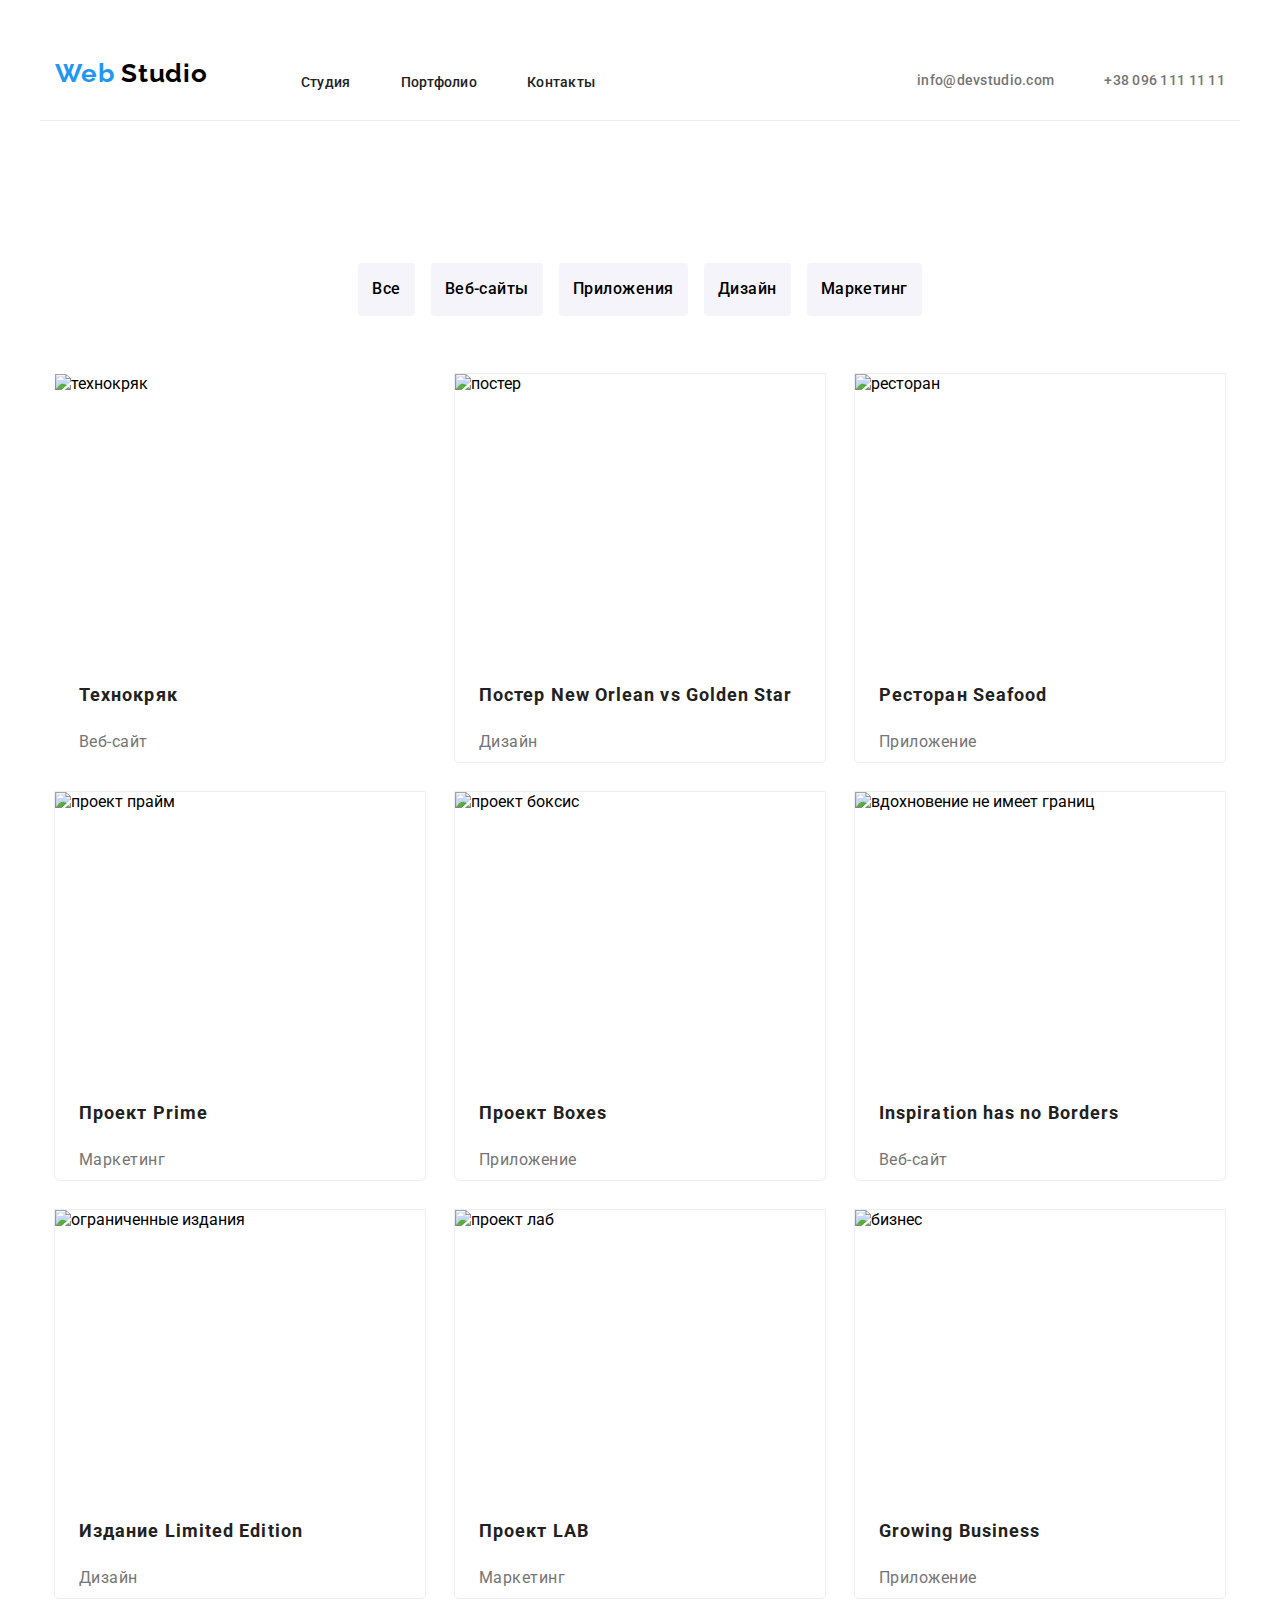
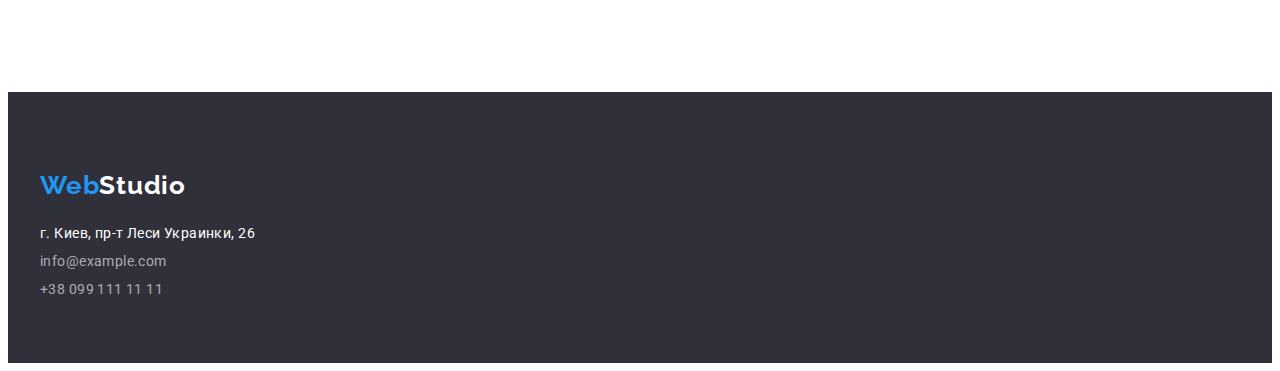
==== portfolio.html @ 286078b4 "Create portfolio.html" ====
<!DOCTYPE html>
<html lang="ru">
    <head>
        <title>WebStudio</title>
        <link rel="stylesheet" href="https://cdnjs.cloudflare.com/ajax/libs/modern-normalize/1.1.0/modern-normalize.min.css" integrity="sha512-wpPYUAdjBVSE4KJnH1VR1HeZfpl1ub8YT/NKx4PuQ5NmX2tKuGu6U/JRp5y+Y8XG2tV+wKQpNHVUX03MfMFn9Q==" crossorigin="anonymous" referrerpolicy="no-referrer" />
        <link rel="preconnect" href="https://fonts.googleapis.com">
<link rel="preconnect" href="https://fonts.gstatic.com" crossorigin>
<link href="https://fonts.googleapis.com/css2?family=Roboto:wght@400;500;700;900&display=swap" rel="stylesheet">
            <link rel="stylesheet" href="./css/styles.css"/>
            <link rel="preconnect" href="https://fonts.googleapis.com">
<link rel="preconnect" href="https://fonts.gstatic.com" crossorigin>
<link href="https://fonts.googleapis.com/css2?family=Raleway:wght@700&family=Roboto:wght@400;500;700;900&display=swap" rel="stylesheet">
</head>
<body>
 <header class="header-nav">
  <div class="container-header header-cont">  
<nav>
    <a class="logo-nav" href ="index.html">  <span class="logo-name">Web</span> Studio </a> 
    <ul class="header-list">
        <li  class="header-item"> <a class="logo-link" href="index.html"> Студия </a>  </li>
        <li class="header-item"><a class="logo-link" href="portfolio.html"> Портфолио </a></li>
        <li class="header-item"><a  class="logo-link"  href=""> Контакты </a></li>
     </ul> 
 </nav>
     <ul class="header-link">
         <li class="header-btn"><a  class="nav-link" href="mailto:info@devstudio.com">info@devstudio.com</a></li> 
         <li class="header-btn"><a class="nav-link" href="tel:+380961111111">+38 096 111 11 11</a></li>
</ul> </div>
</header>
<main>
    <!--Портфолио-->
    <section class="portfolio">
      <div class="container"><h1 class="element-invisible">Портфолио</h1>
              <ul class="portolio-list">
            <li class="portfolio-btn"> <button  class="portfolio-btn">Все</button></li>
            <li class="portfolio-btn"><button class="portfolio-btn">Веб-сайты</button></li>
            <li class="portfolio-btn"><button class="portfolio-btn">Приложения</button> </li>
            <li class="portfolio-btn"><button class="portfolio-btn">Дизайн</button></li>
            <li class="portfolio-btn"><button class="portfolio-btn">Маркетинг</button></li>
        </ul>
        <ul class="portfolio-item">
            <li class="portf-name"> <img src="./images/portfolio1.jpg" 
                 alt="технокряк"
                 width="370"
                 height="294"/>
                 <div class="portf-paragraph">
               <h2  class="portf-title" >Технокряк</h2>  
               <p class="portf-text" >Веб-сайт</p> </div>     
            </li>
            <li class="portf-name"> <img src="./images/portfolio2.jpg" 
                alt="постер"
                width="370"
                height="294"/>
                <div class="portf-paragraph">
              <h2 class="portf-title">Постер New Orlean vs Golden Star</h2>  
              <p class="portf-text" >Дизайн</p></div>
            </li>
            <li class="portf-name"> <img src="./images/portfolio3.jpg" 
                alt="ресторан"
                width="370"
                height="294"/>
                <div class="portf-paragraph">
              <h2 class="portf-title">Ресторан Seafood</h2>  
              <p class="portf-text" >Приложение</p></div>
            </li>
            <li class="portf-name"> <img src="./images/portfolio4.jpg" 
                alt="проект прайм"
                width="370"
                height="294"/>
                <div class="portf-paragraph">
              <h2 class="portf-title">Проект Prime</h2>  
              <p class="portf-text" >Маркетинг</p></div>
            </li>
            <li class="portf-name">
                <img src="./images/portfolio5.jpg" 
                alt="проект боксис"
                width="370"
                height="294"/>
                <div class="portf-paragraph">
              <h2 class="portf-title">Проект Boxes</h2>  
              <p class="portf-text" >Приложение</p></div>
            </li>
            <li class="portf-name"><img src="./images/portfolio6.jpg" 
                alt="вдохновение не имеет границ"
                width="370"
                height="294"/>
                <div class="portf-paragraph">
              <h2 class="portf-title">Inspiration has no Borders</h2>  
              <p class="portf-text" >Веб-сайт</p></div>
            </li>
            <li class="portf-name"><img src="./images/portfolio7.jpg" 
                alt="ограниченные издания"
                width="370"
                height="294"/>
                <div class="portf-paragraph">
              <h2 class="portf-title">Издание Limited Edition</h2>  
              <p class="portf-text" >Дизайн</p></div>
            </li>
            <li class="portf-name"><img src="./images/portfolio8.jpg" 
                alt="проект лаб"
                width="370"
                height="294"/>
                <div class="portf-paragraph">
              <h2 class="portf-title">Проект LAB</h2>  
              <p class="portf-text" >Маркетинг</p></div>
            </li>
            <li class="portf-name"> <img src="./images/portfolio9.jpg" 
                alt="бизнес"
                width="370"
                height="294"/>
                <div class="portf-paragraph">
              <h2 class="portf-title">Growing Business</h2>  
              <p class="portf-text" >Приложение</p></div>
            </li>        
        </ul></div>
    </section>
</main>
<footer class="footer">
  <div class="container-footer">
    <div class="footer-logo">
        <a class="logo-footer" href="index.html"> <span class="logo-name">Web</span>Studio </a> </div>
        <address>        
        <ul class="footer-info">
            <li>
             <a class="adress" href="">г. Киев, пр-т Леси Украинки, 26</a>              
            </li>
            <li>
                <a class="footer-link" href="mailto:info@example.com">info@example.com</a>
            </li>
            <li>
                <a class="footer-link" href="tel:+380991111111">+38 099 111 11 11</a>
            </li>
        </ul>
    </address></div>
</footer> 
</body>
</html>
---- css/styles.css ----
body {
    font-family:"Roboto", sans-serif;
} 
body {color: black;}
.logo-nav{
    font-family: Raleway;
font-style: normal;
font-weight: bold;
font-size: 26px;
line-height: 1.19;
letter-spacing: 0.03em;
color: black;
float: left;
align-items: center;    }
.logo-link {
    font-weight: 500;
font-size: 14px;
line-height: 1.33;
letter-spacing: 0.02em;
color: #212121;
}
.logo-link:hover,
.logo-link:focus {
    color: #2196F3;
}
.nav-link {
    font-weight: 500;
font-size: 14px;
line-height: 1.33;
letter-spacing: 0.02em;
color: #757575;
}
.nav-link:hover,
.nav-link:focus {
    color: #2196F3}

.main {
   background: #2F303A;
color: white;
padding: 200px 452 px 280px 452px;
}  
.main-title {
    font-weight: 900;
    font-size: 44px;
text-align: center;
letter-spacing: 0.06em;
text-transform: uppercase;
line-height: 1,9;
padding-top: 200px;
padding-bottom: 40px;
padding-left: 100px;

} 
.main-btn {
    font-family: "Roboto", sans-serif;
    color: white;
    padding: 10px 32px ;
    font-weight: 700;
    font-size: 16px;
    line-height: 30px;
    letter-spacing: 0.06em;
    text-align: center;
    background: #2196F3;
    box-shadow: 0px 4px 4px rgba(0, 0, 0, 0.15);
    border-radius: 4px;
    cursor: pointer;
    border-radius: 4px;
    margin: 0 auto;
    display: block;  
     }
.title-hero {
    font-weight: bold;
font-size: 14px;
line-height: 16px;
letter-spacing: 1.33;
text-transform: uppercase;
color: #212121;
padding-top: 94px;
}
.text-hero {
    font-weight: normal;
font-size: 14px;
line-height: 2;
letter-spacing: 0.03em;
color: #757575;
width: 270px;
height: 75px;
margin-right: 30px;
padding-top: 10px;
margin-bottom: 10px;
}

.about-title {
    font-style: normal;
font-weight: bold;
font-size: 36px;
line-height: 2;
text-align: center;
letter-spacing: 0.03em;
color: #212121;
padding-top: 94px;
}
.team-title {
    font-style: normal;
font-weight: bold;
font-size: 36px;
line-height: 2;
text-align: center;
letter-spacing: 0.03em;
color: #212121;;
padding-top: 94px;
}
.name {
    font-style: normal;
font-weight: 500;
font-size: 16px;
line-height: 1.58;
text-align: center;
letter-spacing: 0.03em;
color: #212121;
}
.about-name {
    font-style: normal;
font-weight: normal;
font-size: 16px;
line-height: 1.58;
text-align: center;
letter-spacing: 0.03em;
color: #757575;
}
.footer {
    background: #2F303A
}
.logo-footer {
    font-family: Raleway;
font-style: normal;
font-weight: bold;
font-size: 26px;
line-height: 2.58;
letter-spacing: 0.03em;
color: white;
display: block;
}
.adress {
    font-style: normal;
font-weight: 400;
font-size: 14px;
line-height: 2;
letter-spacing: 0.03em;
color: #FFFFFF;
}
.footer-link {
    font-style: normal;
font-weight: normal;
font-size: 14px;
line-height: 2;
letter-spacing: 0.03em;
color: rgba(255, 255, 255, 0.6);
}
.footer-link:hover,
.footer-link:focus {
 color:  #2196F3;
}
.logo-name {
    font-family: "Raleway", sans-serif;
font-style: normal;
font-weight: bold;
font-size: 26px;
line-height: 2.58;
letter-spacing: 0.03em;
color: #2196F3;
} 
.portfolio-btn {
    font-family: Roboto;
font-style: normal;
font-weight: 500;
font-size: 16px;
line-height: 2.17;
text-align: center;
letter-spacing: 0.03em;
color: black;
background: #F5F4FA;
cursor: pointer;
padding: 6px 22 px 6px 22px;
border-radius: 4px 4px 4px 4px;
}
.portfolio-btn:hover,
.portfolio-btn:focus {
    color: white;
    background: #2196F3;
}
.portf-title {
    font-family: Roboto;
font-style: normal;
font-weight: bold;
font-size: 18px;
line-height: 3;
letter-spacing: 0.06em;
color: #212121;
}
.portf-text {
    font-family: Roboto;
font-style: normal;
font-weight: normal;
font-size: 16px;
line-height: 2.5;
letter-spacing: 0.03em;
color: #757575;
}

.element-invisible {
    text-indent: -9999em;
    outline: 0;
  }
  ul {
    list-style-type: none;
    }
    a {
        text-decoration: none;
    }   

p,
h1,
h2,
h3{margin: 0;
}
ul{
    margin: 0;
    padding: 0;
}
img {
    display: block;
}
button{
    cursor: pointer;
}
.list {
    list-style: none;
}
a{
    text-decoration: none;
}
.container{
    width: 1200px;
    padding-left: 15px;
    padding-right: 15px;
    margin: 0 auto;
    background-color: #FFFFFF ;
}
.header-nav{
    padding: 32px;
    display: flex;
}
.container-main{
    background-color: #2F303A;
    width: 1200px;
    height: 600px;
    padding-left: 15px;
    padding-right: 15px;
    margin: 0 auto;
    outline: 2px solid rgb(250, 249, 249);
    }
  
 .container-header {
    width: 1200px;
    padding-left: 15px;
    padding-right: 15px;
    margin: 0 auto;
    background-color: #FFFFFF; 
     }     
 .container-team{width: 1200px;
    padding-left: 15px;
    padding-right: 15px;
    margin: 0 auto;
   }
 .team{  background-color: #F5F4FA;
 }
.header-list{
    display: flex;
     align-items: center;
     justify-content: center;
    max-width: 0 auto;} 
.header-link{
    display: flex;
    margin-left: auto;
    align-items: center;

}
.header-cont {
    display: flex;
    height: 80px;
    margin-bottom: -30px;
    border-bottom: 1px solid #ECECEC;
}
.hero-list{
    display: flex;
    flex-basis: auto;
    margin-top: -100px;
    }
 .logo-nav {
     display: block;
     margin: 24px,25px;
     justify-content: center;
 }
 .header-item {align-items: center; 
    margin-bottom: 32px;
    margin-top: 32px; 
    margin-left: 93px;
    }
.header-item + .header-item{
    margin-left: 50px;
}
.header-btn{
    margin-left: 50px;
}
.about-list{
  display: flex;  
  margin-left: -30px;
  margin-bottom: -30px;
  flex-wrap: nowrap;
  padding-top: 50px;
  padding-bottom: 94px;
}
.about-link + .about-link { margin-left: 30px;}
.about-link {
    width: calc(100% / 3 -30px);
    margin-left: 30px;
    margin-bottom: 30px;
}
.team-name + .team-name {margin-left: 30px;}

.team-name { width: calc(100% / 4 -30px);
    margin-left: 30px;
    margin-bottom: 30px;
    border-radius: 0px 0px 4px 4px;
    box-shadow: 0px 1px 3px rgba(0, 0, 0, 0.12), 0px 1px 1px rgba(0, 0, 0, 0.14), 0px 2px 1px rgba(0, 0, 0, 0.2);
    margin-bottom: 94px;
    border: 1px solid #ECECEC;}
    
.team-list{
    display: flex;
    margin-left: -30px;
  margin-bottom: -30px;
  flex-wrap: nowrap;
  padding-top: 50px;
}
.portfolio{
    display: flex;
    padding-top: 44px;
    padding-bottom: 94px;    
    }
.portolio-list{
display: flex;
align-items: center;
margin: 50px;
justify-content: center;
}
.portfolio-btn {
    margin: 8px;
    border: none;
}
.portfolio-item{
    display: flex;
    margin-left: -30px;
  margin-bottom: -30px;
    flex-basis: calc(100% / 9 -30px);
    flex-wrap: wrap;
    flex-basis:auto;
    justify-content: center;
    }
.portf-name {margin-left: 30px;
    margin-bottom: 30px;
}
.portf-name + .portf-name {margin-left: 30px;
    outline: 1px solid #EEEEEE;
    border-radius: 0px 0px 4px 4px;
}
.container-footer {width: 1200px;
    padding-left: 15px;
    padding-right: 15px;
    padding-top: 60px;
    padding-bottom: 60px;
    margin: 0 auto;
    display: block;
    }
       .img{
    display: block;
   }
.name-link{
    padding-top: 30px;
    padding-bottom: 30px;
    background-color: #FFFFFF;
}
.hero{
    padding-top: 94px;
    padding-bottom: 50px;
    }
.portf-paragraph{
    padding-left: 24px;
    padding-right: 20px;
}
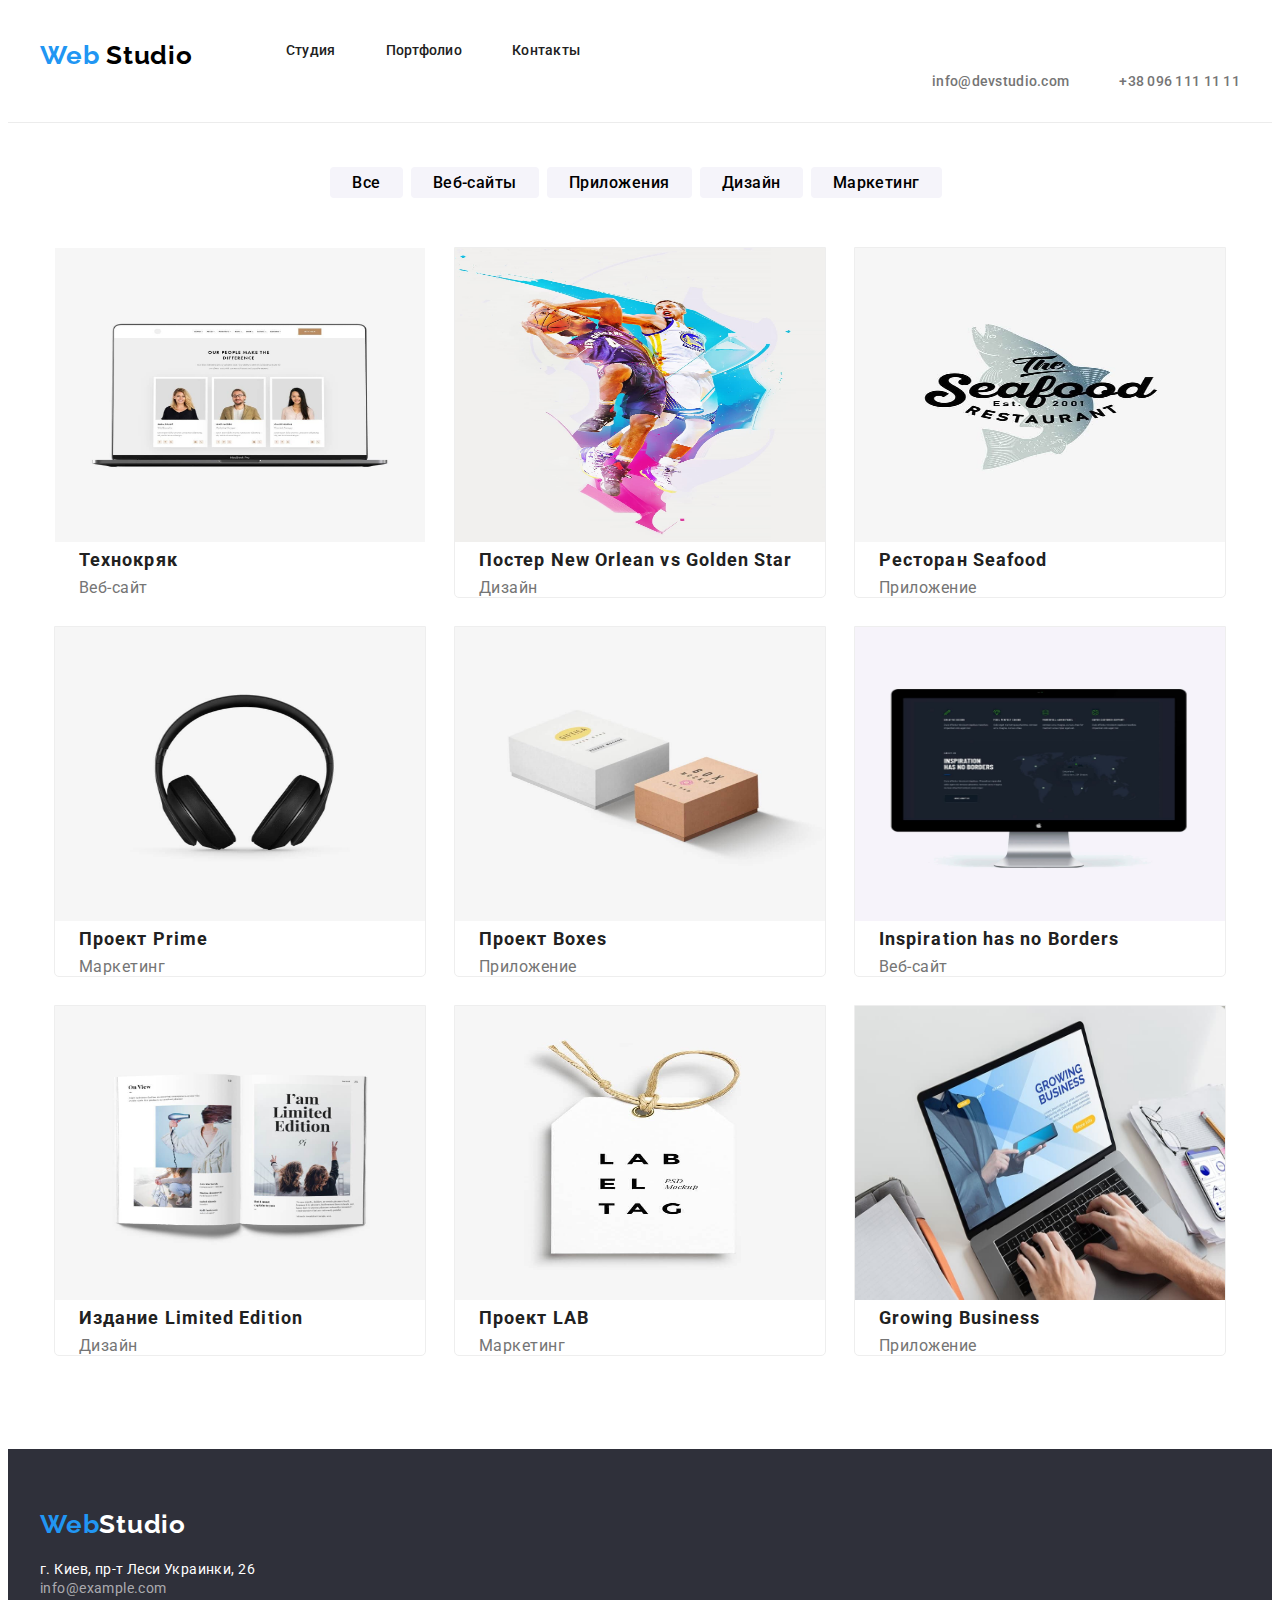
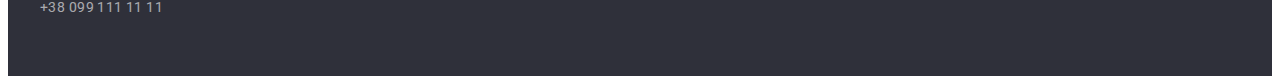
==== commit a560a7d4: "Update portfolio.html" ====
--- a/portfolio.html
+++ b/portfolio.html
@@ -30,46 +30,46 @@
 <main>
     <!--Портфолио-->
     <section class="portfolio">
-      <div class="container"><h1 class="element-invisible">Портфолио</h1>
+      <div class="container">
               <ul class="portolio-list">
-            <li class="portfolio-btn"> <button  class="portfolio-btn">Все</button></li>
-            <li class="portfolio-btn"><button class="portfolio-btn">Веб-сайты</button></li>
-            <li class="portfolio-btn"><button class="portfolio-btn">Приложения</button> </li>
-            <li class="portfolio-btn"><button class="portfolio-btn">Дизайн</button></li>
-            <li class="portfolio-btn"><button class="portfolio-btn">Маркетинг</button></li>
+            <li class="portfolio-link"> <button  class="portfolio-btn">Все</button></li>
+            <li class="portfolio-link"><button class="portfolio-btn">Веб-сайты</button></li>
+            <li class="portfolio-link"><button class="portfolio-btn">Приложения</button> </li>
+            <li class="portfolio-link"><button class="portfolio-btn">Дизайн</button></li>
+            <li class="portfolio-link"><button class="portfolio-btn">Маркетинг</button></li>
         </ul>
         <ul class="portfolio-item">
-            <li class="portf-name"> <img src="./images/portfolio1.jpg" 
+            <li class="portf-name"> <a href="portf-item"> <img src="./images/portfolio1.jpg" 
                  alt="технокряк"
                  width="370"
                  height="294"/>
                  <div class="portf-paragraph">
                <h2  class="portf-title" >Технокряк</h2>  
-               <p class="portf-text" >Веб-сайт</p> </div>     
+               <p class="portf-text" >Веб-сайт</p> </div></a>
             </li>
-            <li class="portf-name"> <img src="./images/portfolio2.jpg" 
+            <li class="portf-name"> <a href="portf-item"><img src="./images/portfolio2.jpg" 
                 alt="постер"
                 width="370"
                 height="294"/>
                 <div class="portf-paragraph">
               <h2 class="portf-title">Постер New Orlean vs Golden Star</h2>  
-              <p class="portf-text" >Дизайн</p></div>
+              <p class="portf-text" >Дизайн</p></div></a>
             </li>
-            <li class="portf-name"> <img src="./images/portfolio3.jpg" 
+            <li class="portf-name"> <a href="portf-item"> <img src="./images/portfolio3.jpg" 
                 alt="ресторан"
                 width="370"
                 height="294"/>
                 <div class="portf-paragraph">
               <h2 class="portf-title">Ресторан Seafood</h2>  
-              <p class="portf-text" >Приложение</p></div>
+              <p class="portf-text" >Приложение</p></div> </a>
             </li>
-            <li class="portf-name"> <img src="./images/portfolio4.jpg" 
+            <li class="portf-name"> <a href="portf-item"> <img src="./images/portfolio4.jpg" 
                 alt="проект прайм"
                 width="370"
                 height="294"/>
                 <div class="portf-paragraph">
               <h2 class="portf-title">Проект Prime</h2>  
-              <p class="portf-text" >Маркетинг</p></div>
+              <p class="portf-text" >Маркетинг</p></div> </a>
             </li>
             <li class="portf-name">
                 <img src="./images/portfolio5.jpg" 
@@ -78,39 +78,39 @@
                 height="294"/>
                 <div class="portf-paragraph">
               <h2 class="portf-title">Проект Boxes</h2>  
-              <p class="portf-text" >Приложение</p></div>
+              <p class="portf-text" >Приложение</p></div> </a>
             </li>
-            <li class="portf-name"><img src="./images/portfolio6.jpg" 
+            <li class="portf-name"> <a href="portf-item"> <img src="./images/portfolio6.jpg" 
                 alt="вдохновение не имеет границ"
                 width="370"
                 height="294"/>
                 <div class="portf-paragraph">
               <h2 class="portf-title">Inspiration has no Borders</h2>  
-              <p class="portf-text" >Веб-сайт</p></div>
+              <p class="portf-text" >Веб-сайт</p></div> </a>
             </li>
-            <li class="portf-name"><img src="./images/portfolio7.jpg" 
+            <li class="portf-name"> <a href="portf-item"> <img src="./images/portfolio7.jpg" 
                 alt="ограниченные издания"
                 width="370"
                 height="294"/>
                 <div class="portf-paragraph">
               <h2 class="portf-title">Издание Limited Edition</h2>  
-              <p class="portf-text" >Дизайн</p></div>
+              <p class="portf-text" >Дизайн</p></div> </a>
             </li>
-            <li class="portf-name"><img src="./images/portfolio8.jpg" 
+            <li class="portf-name"> <a href="portf-item"><img src="./images/portfolio8.jpg" 
                 alt="проект лаб"
                 width="370"
                 height="294"/>
                 <div class="portf-paragraph">
               <h2 class="portf-title">Проект LAB</h2>  
-              <p class="portf-text" >Маркетинг</p></div>
+              <p class="portf-text" >Маркетинг</p></div> </a>
             </li>
-            <li class="portf-name"> <img src="./images/portfolio9.jpg" 
+            <li class="portf-name"> <a href="portf-item"> <img src="./images/portfolio9.jpg" 
                 alt="бизнес"
                 width="370"
                 height="294"/>
                 <div class="portf-paragraph">
               <h2 class="portf-title">Growing Business</h2>  
-              <p class="portf-text" >Приложение</p></div>
+              <p class="portf-text" >Приложение</p></div> </a>
             </li>        
         </ul></div>
     </section>
--- a/css/styles.css
+++ b/css/styles.css
@@ -11,11 +11,12 @@
 letter-spacing: 0.03em;
 color: black;
 float: left;
-align-items: center;    }
+align-items: center; 
+margin-bottom: 20px;   }
 .logo-link {
     font-weight: 500;
 font-size: 14px;
-line-height: 1.33;
+line-height: 1.14;
 letter-spacing: 0.02em;
 color: #212121;
 }
@@ -26,7 +27,7 @@
 .nav-link {
     font-weight: 500;
 font-size: 14px;
-line-height: 1.33;
+line-height: 1,14;
 letter-spacing: 0.02em;
 color: #757575;
 }
@@ -35,6 +36,8 @@
     color: #2196F3}
 
 .main {
+    padding-top: 200px;
+    padding-bottom: 280px;
    background: #2F303A;
 color: white;
 padding: 200px 452 px 280px 452px;
@@ -45,10 +48,8 @@
 text-align: center;
 letter-spacing: 0.06em;
 text-transform: uppercase;
-line-height: 1,9;
-padding-top: 200px;
-padding-bottom: 40px;
-padding-left: 100px;
+line-height: 1,36;
+margin-bottom: 30px;
 
 } 
 .main-btn {
@@ -57,7 +58,7 @@
     padding: 10px 32px ;
     font-weight: 700;
     font-size: 16px;
-    line-height: 30px;
+    line-height: 1,88;
     letter-spacing: 0.06em;
     text-align: center;
     background: #2196F3;
@@ -71,11 +72,11 @@
 .title-hero {
     font-weight: bold;
 font-size: 14px;
-line-height: 16px;
+line-height: 1,14px;
 letter-spacing: 1.33;
 text-transform: uppercase;
 color: #212121;
-padding-top: 94px;
+margin-bottom: 10px;
 }
 .text-hero {
     font-weight: normal;
@@ -83,38 +84,41 @@
 line-height: 2;
 letter-spacing: 0.03em;
 color: #757575;
-width: 270px;
-height: 75px;
+}
+.hero-cont {
+    width: 270px;
 margin-right: 30px;
-padding-top: 10px;
-margin-bottom: 10px;
+}
+
+.hero-cont:last-child {
+margin-right:  0;  
 }
 
 .about-title {
     font-style: normal;
 font-weight: bold;
 font-size: 36px;
-line-height: 2;
+line-height: 1,17;
 text-align: center;
 letter-spacing: 0.03em;
 color: #212121;
-padding-top: 94px;
+margin-bottom: 50px;
 }
 .team-title {
     font-style: normal;
 font-weight: bold;
 font-size: 36px;
-line-height: 2;
+line-height: 1,17;
 text-align: center;
 letter-spacing: 0.03em;
 color: #212121;;
-padding-top: 94px;
+margin-bottom: 50px;
 }
 .name {
     font-style: normal;
 font-weight: 500;
 font-size: 16px;
-line-height: 1.58;
+line-height: 1.19;
 text-align: center;
 letter-spacing: 0.03em;
 color: #212121;
@@ -123,29 +127,33 @@
     font-style: normal;
 font-weight: normal;
 font-size: 16px;
-line-height: 1.58;
+line-height: 1.19;
 text-align: center;
 letter-spacing: 0.03em;
 color: #757575;
 }
 .footer {
-    background: #2F303A
+    background: #2F303A;
+    padding-left: 15px;
+    padding-right: 15px;
 }
 .logo-footer {
     font-family: Raleway;
 font-style: normal;
 font-weight: bold;
 font-size: 26px;
-line-height: 2.58;
+line-height: 1,19;
 letter-spacing: 0.03em;
 color: white;
 display: block;
+line-height: 1,19px;
+margin-bottom: 20px;
 }
 .adress {
     font-style: normal;
 font-weight: 400;
 font-size: 14px;
-line-height: 2;
+line-height: 1,71;
 letter-spacing: 0.03em;
 color: #FFFFFF;
 }
@@ -153,7 +161,7 @@
     font-style: normal;
 font-weight: normal;
 font-size: 14px;
-line-height: 2;
+line-height: 1,71;
 letter-spacing: 0.03em;
 color: rgba(255, 255, 255, 0.6);
 }
@@ -166,16 +174,18 @@
 font-style: normal;
 font-weight: bold;
 font-size: 26px;
-line-height: 2.58;
+line-height: 1,19;
 letter-spacing: 0.03em;
 color: #2196F3;
+line-height: 1,19;
+margin-bottom: 20px;
 } 
 .portfolio-btn {
     font-family: Roboto;
 font-style: normal;
 font-weight: 500;
 font-size: 16px;
-line-height: 2.17;
+line-height: 1,63;
 text-align: center;
 letter-spacing: 0.03em;
 color: black;
@@ -194,7 +204,7 @@
 font-style: normal;
 font-weight: bold;
 font-size: 18px;
-line-height: 3;
+line-height: 2;
 letter-spacing: 0.06em;
 color: #212121;
 }
@@ -203,16 +213,13 @@
 font-style: normal;
 font-weight: normal;
 font-size: 16px;
-line-height: 2.5;
+line-height: 1,88;
 letter-spacing: 0.03em;
 color: #757575;
 }
 
-.element-invisible {
-    text-indent: -9999em;
-    outline: 0;
-  }
-  ul {
+
+ul {
     list-style-type: none;
     }
     a {
@@ -248,18 +255,18 @@
     background-color: #FFFFFF ;
 }
 .header-nav{
-    padding: 32px;
-    display: flex;
-}
+    padding-top: 32px;
+    padding-bottom: 32px;
+    display: flex;
+    border-bottom: 1px solid #ECECEC;
+    }
 .container-main{
     background-color: #2F303A;
     width: 1200px;
-    height: 600px;
     padding-left: 15px;
     padding-right: 15px;
     margin: 0 auto;
-    outline: 2px solid rgb(250, 249, 249);
-    }
+       }
   
  .container-header {
     width: 1200px;
@@ -273,7 +280,12 @@
     padding-right: 15px;
     margin: 0 auto;
    }
- .team{  background-color: #F5F4FA;
+   .about{
+       padding-top: 50px;
+   }
+ .team{ 
+     padding-top: 94px;
+      background-color: #F5F4FA;
  }
 .header-list{
     display: flex;
@@ -290,22 +302,18 @@
     display: flex;
     height: 80px;
     margin-bottom: -30px;
-    border-bottom: 1px solid #ECECEC;
-}
+ }
 .hero-list{
     display: flex;
     flex-basis: auto;
-    margin-top: -100px;
-    }
+       }
  .logo-nav {
      display: block;
      margin: 24px,25px;
      justify-content: center;
  }
  .header-item {align-items: center; 
-    margin-bottom: 32px;
-    margin-top: 32px; 
-    margin-left: 93px;
+       margin-left: 93px;
     }
 .header-item + .header-item{
     margin-left: 50px;
@@ -318,9 +326,7 @@
   margin-left: -30px;
   margin-bottom: -30px;
   flex-wrap: nowrap;
-  padding-top: 50px;
-  padding-bottom: 94px;
-}
+  }
 .about-link + .about-link { margin-left: 30px;}
 .about-link {
     width: calc(100% / 3 -30px);
@@ -335,14 +341,16 @@
     border-radius: 0px 0px 4px 4px;
     box-shadow: 0px 1px 3px rgba(0, 0, 0, 0.12), 0px 1px 1px rgba(0, 0, 0, 0.14), 0px 2px 1px rgba(0, 0, 0, 0.2);
     margin-bottom: 94px;
-    border: 1px solid #ECECEC;}
+    border: 1px solid #ECECEC;
+    width: 270px;
+     
+}
     
 .team-list{
     display: flex;
     margin-left: -30px;
   margin-bottom: -30px;
   flex-wrap: nowrap;
-  padding-top: 50px;
 }
 .portfolio{
     display: flex;
@@ -352,13 +360,19 @@
 .portolio-list{
 display: flex;
 align-items: center;
-margin: 50px;
+margin-bottom: 50px;
 justify-content: center;
 }
 .portfolio-btn {
-    margin: 8px;
-    border: none;
-}
+    padding: 6px 22px 6px 22px ;
+      border: none;
+}
+.portfolio-btn :last-child {margin-right:  0;} 
+.portfolio-link{
+    margin-right: 8px;
+    justify-content: center;
+}
+
 .portfolio-item{
     display: flex;
     margin-left: -30px;
@@ -375,19 +389,33 @@
     outline: 1px solid #EEEEEE;
     border-radius: 0px 0px 4px 4px;
 }
+.portf-item {
+    display: flex;
+    display: block;
+    flex-basis: calc(100% / 9 -30px);
+    flex-wrap: wrap;
+    flex-basis:auto;
+    justify-content: center;}
+
 .container-footer {width: 1200px;
-    padding-left: 15px;
-    padding-right: 15px;
-    padding-top: 60px;
+       padding-top: 60px;
     padding-bottom: 60px;
     margin: 0 auto;
     display: block;
     }
-       .img{
+    .footer-adress {
+        margin-bottom: 9px;     
+    }
+    .footer-adress:last-child {
+        margin-bottom: 0;  
+        }
+ .img{
     display: block;
+    width: 100%;
+    height: auto;
    }
 .name-link{
-    padding-top: 30px;
+    padding-top: 50px;
     padding-bottom: 30px;
     background-color: #FFFFFF;
 }
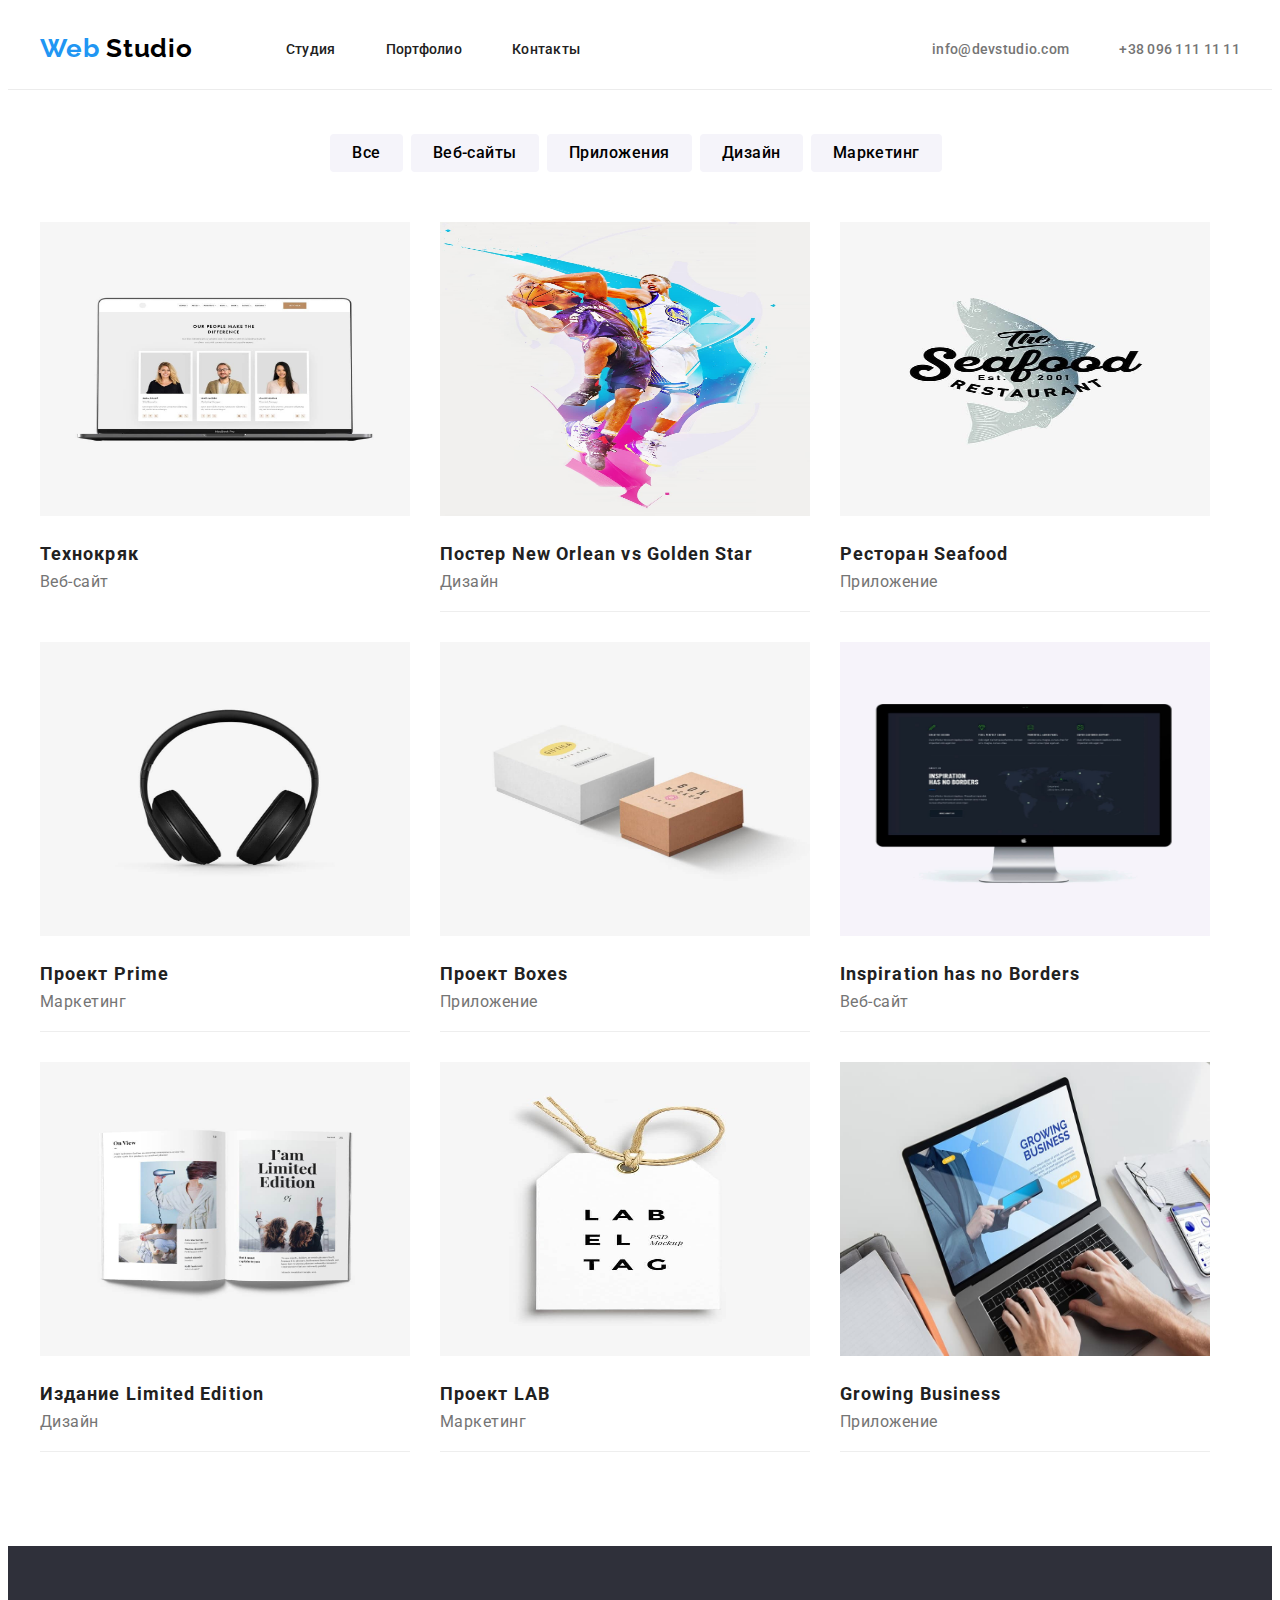
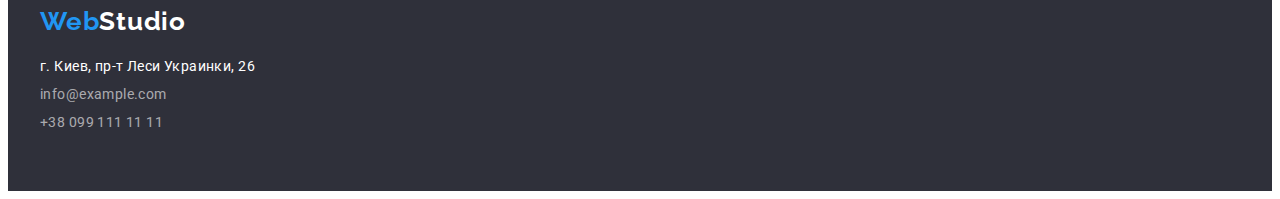
==== commit 154a8edb: "Update portfolio.html" ====
--- a/portfolio.html
+++ b/portfolio.html
@@ -14,7 +14,7 @@
 <body>
  <header class="header-nav">
   <div class="container-header header-cont">  
-<nav>
+<nav class="navigation">
     <a class="logo-nav" href ="index.html">  <span class="logo-name">Web</span> Studio </a> 
     <ul class="header-list">
         <li  class="header-item"> <a class="logo-link" href="index.html"> Студия </a>  </li>
@@ -39,7 +39,7 @@
             <li class="portfolio-link"><button class="portfolio-btn">Маркетинг</button></li>
         </ul>
         <ul class="portfolio-item">
-            <li class="portf-name"> <a href="portf-item"> <img src="./images/portfolio1.jpg" 
+            <li class="portf-name"> <a class="portf-item"  href=""> <img src="./images/portfolio1.jpg" 
                  alt="технокряк"
                  width="370"
                  height="294"/>
@@ -47,7 +47,7 @@
                <h2  class="portf-title" >Технокряк</h2>  
                <p class="portf-text" >Веб-сайт</p> </div></a>
             </li>
-            <li class="portf-name"> <a href="portf-item"><img src="./images/portfolio2.jpg" 
+            <li class="portf-name"> <a class="portf-item" href=""><img src="./images/portfolio2.jpg" 
                 alt="постер"
                 width="370"
                 height="294"/>
@@ -55,7 +55,7 @@
               <h2 class="portf-title">Постер New Orlean vs Golden Star</h2>  
               <p class="portf-text" >Дизайн</p></div></a>
             </li>
-            <li class="portf-name"> <a href="portf-item"> <img src="./images/portfolio3.jpg" 
+            <li class="portf-name"> <a class="portf-item" href=""> <img src="./images/portfolio3.jpg" 
                 alt="ресторан"
                 width="370"
                 height="294"/>
@@ -63,7 +63,7 @@
               <h2 class="portf-title">Ресторан Seafood</h2>  
               <p class="portf-text" >Приложение</p></div> </a>
             </li>
-            <li class="portf-name"> <a href="portf-item"> <img src="./images/portfolio4.jpg" 
+            <li class="portf-name"> <a class="portf-item"  href=""> <img src="./images/portfolio4.jpg" 
                 alt="проект прайм"
                 width="370"
                 height="294"/>
@@ -71,7 +71,7 @@
               <h2 class="portf-title">Проект Prime</h2>  
               <p class="portf-text" >Маркетинг</p></div> </a>
             </li>
-            <li class="portf-name">
+            <li class="portf-name"> <a class="portf-item" href="">
                 <img src="./images/portfolio5.jpg" 
                 alt="проект боксис"
                 width="370"
@@ -80,7 +80,7 @@
               <h2 class="portf-title">Проект Boxes</h2>  
               <p class="portf-text" >Приложение</p></div> </a>
             </li>
-            <li class="portf-name"> <a href="portf-item"> <img src="./images/portfolio6.jpg" 
+            <li class="portf-name"> <a  class="portf-item" href=""> <img src="./images/portfolio6.jpg" 
                 alt="вдохновение не имеет границ"
                 width="370"
                 height="294"/>
@@ -88,7 +88,7 @@
               <h2 class="portf-title">Inspiration has no Borders</h2>  
               <p class="portf-text" >Веб-сайт</p></div> </a>
             </li>
-            <li class="portf-name"> <a href="portf-item"> <img src="./images/portfolio7.jpg" 
+            <li class="portf-name"> <a class="portf-item" href=""> <img src="./images/portfolio7.jpg" 
                 alt="ограниченные издания"
                 width="370"
                 height="294"/>
@@ -96,7 +96,7 @@
               <h2 class="portf-title">Издание Limited Edition</h2>  
               <p class="portf-text" >Дизайн</p></div> </a>
             </li>
-            <li class="portf-name"> <a href="portf-item"><img src="./images/portfolio8.jpg" 
+            <li class="portf-name"> <a class="portf-item"  href=""><img src="./images/portfolio8.jpg" 
                 alt="проект лаб"
                 width="370"
                 height="294"/>
@@ -104,7 +104,7 @@
               <h2 class="portf-title">Проект LAB</h2>  
               <p class="portf-text" >Маркетинг</p></div> </a>
             </li>
-            <li class="portf-name"> <a href="portf-item"> <img src="./images/portfolio9.jpg" 
+            <li class="portf-name"> <a class="portf-item" href=""> <img src="./images/portfolio9.jpg" 
                 alt="бизнес"
                 width="370"
                 height="294"/>
@@ -121,13 +121,13 @@
         <a class="logo-footer" href="index.html"> <span class="logo-name">Web</span>Studio </a> </div>
         <address>        
         <ul class="footer-info">
-            <li>
+            <li class="footer-adress">
              <a class="adress" href="">г. Киев, пр-т Леси Украинки, 26</a>              
             </li>
-            <li>
+            <li class="footer-adress">
                 <a class="footer-link" href="mailto:info@example.com">info@example.com</a>
             </li>
-            <li>
+            <li class="footer-adress">
                 <a class="footer-link" href="tel:+380991111111">+38 099 111 11 11</a>
             </li>
         </ul>
--- a/css/styles.css
+++ b/css/styles.css
@@ -12,7 +12,7 @@
 color: black;
 float: left;
 align-items: center; 
-margin-bottom: 20px;   }
+  }
 .logo-link {
     font-weight: 500;
 font-size: 14px;
@@ -37,7 +37,7 @@
 
 .main {
     padding-top: 200px;
-    padding-bottom: 280px;
+    padding-bottom: 200px;
    background: #2F303A;
 color: white;
 padding: 200px 452 px 280px 452px;
@@ -134,8 +134,8 @@
 }
 .footer {
     background: #2F303A;
-    padding-left: 15px;
-    padding-right: 15px;
+    padding-top: 60px;
+    padding-bottom: 60px;
 }
 .logo-footer {
     font-family: Raleway;
@@ -185,7 +185,7 @@
 font-style: normal;
 font-weight: 500;
 font-size: 16px;
-line-height: 1,63;
+line-height: 26px;
 text-align: center;
 letter-spacing: 0.03em;
 color: black;
@@ -254,9 +254,12 @@
     margin: 0 auto;
     background-color: #FFFFFF ;
 }
+.navigation{
+    display: flex;
+}
 .header-nav{
-    padding-top: 32px;
-    padding-bottom: 32px;
+    padding-top: 25px;
+    padding-bottom: 25px;
     display: flex;
     border-bottom: 1px solid #ECECEC;
     }
@@ -278,10 +281,11 @@
  .container-team{width: 1200px;
     padding-left: 15px;
     padding-right: 15px;
+    padding-bottom: 94px;
     margin: 0 auto;
    }
    .about{
-       padding-top: 50px;
+       padding-top: 94px;
    }
  .team{ 
      padding-top: 94px;
@@ -300,9 +304,7 @@
 }
 .header-cont {
     display: flex;
-    height: 80px;
-    margin-bottom: -30px;
- }
+    }
 .hero-list{
     display: flex;
     flex-basis: auto;
@@ -331,17 +333,22 @@
 .about-link {
     width: calc(100% / 3 -30px);
     margin-left: 30px;
-    margin-bottom: 30px;
-}
+    }
+   .about-link :first-child {margin-left: 0;
+   }
 .team-name + .team-name {margin-left: 30px;}
 
-.team-name { width: calc(100% / 4 -30px);
+.team-name {
+    display: flex;
+    align-items: center;
+    justify-content: center;
+    flex-direction: column;
+     width: calc(100% / 4 -30px);
     margin-left: 30px;
     margin-bottom: 30px;
     border-radius: 0px 0px 4px 4px;
     box-shadow: 0px 1px 3px rgba(0, 0, 0, 0.12), 0px 1px 1px rgba(0, 0, 0, 0.14), 0px 2px 1px rgba(0, 0, 0, 0.2);
-    margin-bottom: 94px;
-    border: 1px solid #ECECEC;
+       border: 1px solid #ECECEC;
     width: 270px;
      
 }
@@ -374,32 +381,36 @@
 }
 
 .portfolio-item{
-    display: flex;
+        display: flex;
     margin-left: -30px;
   margin-bottom: -30px;
-    flex-basis: calc(100% / 9 -30px);
+  flex-wrap: wrap;
+      }
+.portf-name {
+    display: block;
+    display: flex;
+  flex-basis: calc(100% / 3 -30px);
     flex-wrap: wrap;
     flex-basis:auto;
     justify-content: center;
-    }
-.portf-name {margin-left: 30px;
+    margin-left: 30px;
     margin-bottom: 30px;
-}
-.portf-name + .portf-name {margin-left: 30px;
-    outline: 1px solid #EEEEEE;
-    border-radius: 0px 0px 4px 4px;
+     
+}
+.portf-name + .portf-name { margin-left: 30px;
+   border-bottom: 1px solid #EEEEEE; 
+     
 }
 .portf-item {
     display: flex;
-    display: block;
-    flex-basis: calc(100% / 9 -30px);
+  display: block;
     flex-wrap: wrap;
     flex-basis:auto;
     justify-content: center;}
 
 .container-footer {width: 1200px;
-       padding-top: 60px;
-    padding-bottom: 60px;
+    padding-right: 15px;
+    padding-left: 15px;
     margin: 0 auto;
     display: block;
     }
@@ -409,24 +420,25 @@
     .footer-adress:last-child {
         margin-bottom: 0;  
         }
- .img{
+.img{
     display: block;
-    width: 100%;
     height: auto;
-   }
+    max-width: 100%;
+      }
 .name-link{
-    padding-top: 50px;
+    padding-top: 30px;
     padding-bottom: 30px;
     background-color: #FFFFFF;
 }
 .hero{
     padding-top: 94px;
-    padding-bottom: 50px;
-    }
+        }
 .portf-paragraph{
-    padding-left: 24px;
-    padding-right: 20px;
+    padding-top: 20px;
+    padding-bottom: 20px;
+  
 }  
-
-
-
+padding-left: 24px;
+padding-right: 20px
+
+
